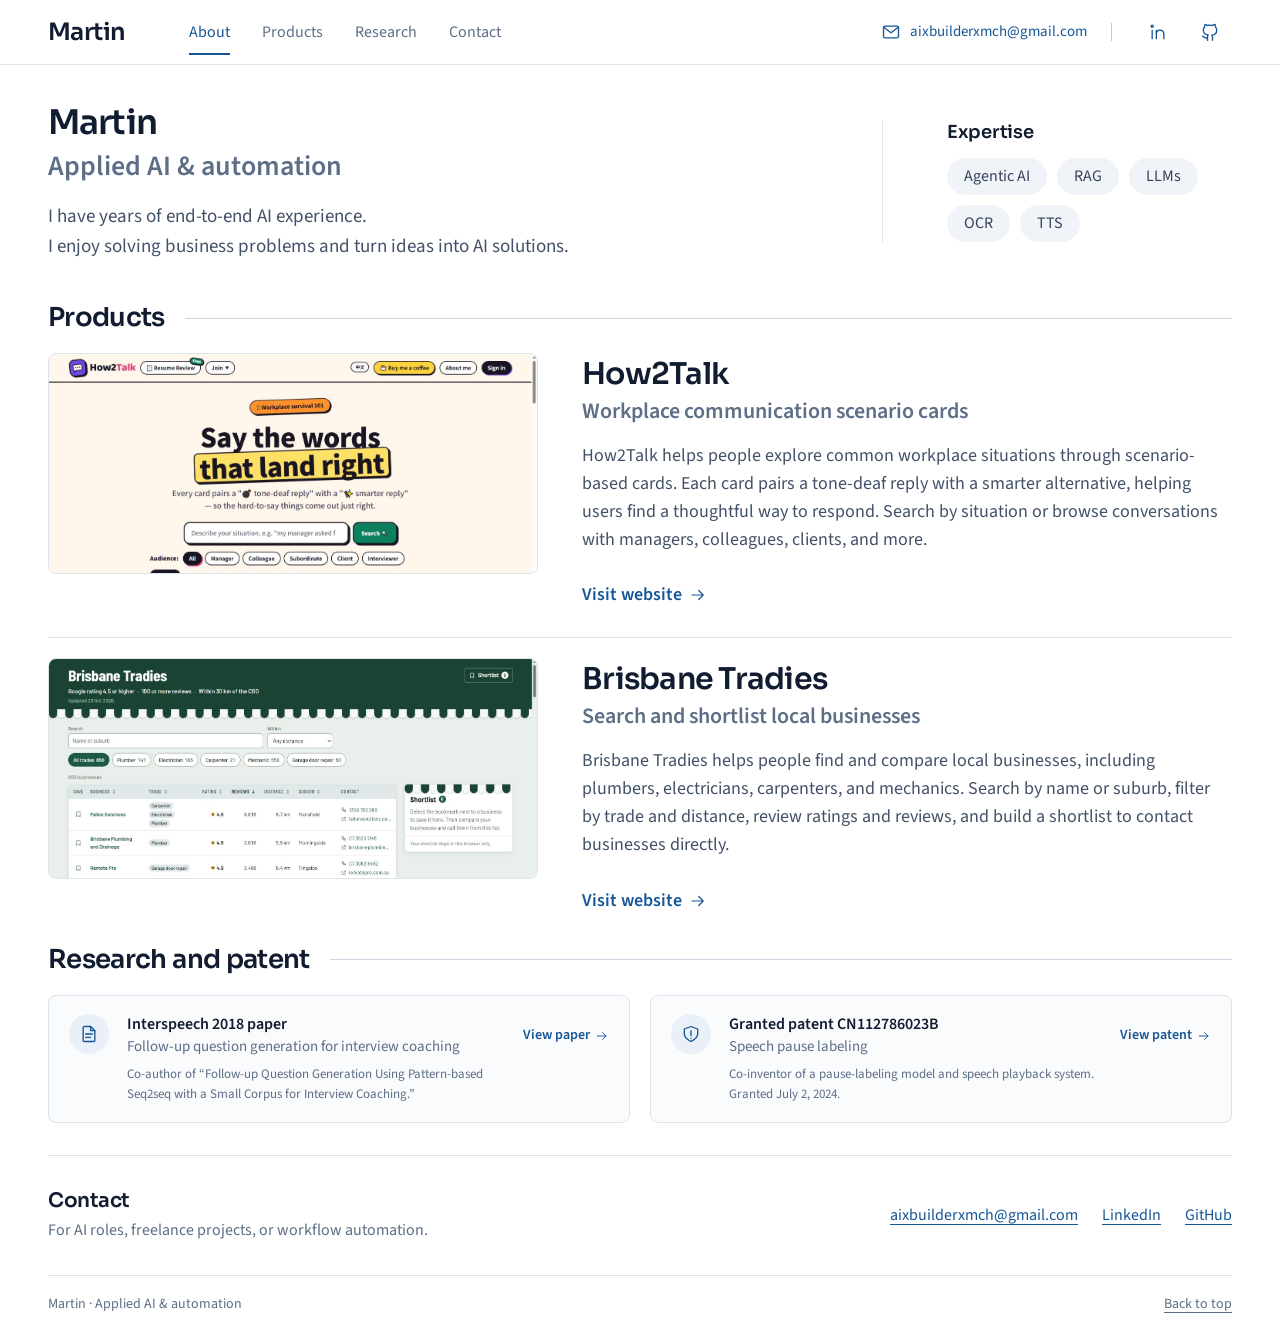
==== index.html @ 354eb54e "Separate introduction sentences with a line break" ====
<!doctype html>
<html lang="en">
<head>
  <meta charset="utf-8">
  <meta name="viewport" content="width=device-width, initial-scale=1">
  <meta name="description" content="Martin's work in applied AI and automation. Explore How2Talk, Brisbane Tradies, research, and a granted patent.">
  <title>Martin — Applied AI & Automation</title>
  <link rel="preload" href="./assets/fonts/source-sans-3-latin.woff2" as="font" type="font/woff2" crossorigin>
  <link rel="stylesheet" href="./assets/style.css?v=canvas-1">
  <script defer src="./assets/app.js?v=canvas-1"></script>
</head>
<body>
  <a class="skip-link" href="#about">Skip to content</a>
  <header class="site-header">
    <div class="shell header-inner">
      <a class="wordmark" href="./index.html" aria-label="Martin home">Martin</a>
      <nav class="main-nav" aria-label="Main navigation">
        <a href="#about" aria-current="location">About</a>
        <a href="#products">Products</a>
        <a href="#research">Research</a>
        <a href="#contact">Contact</a>
      </nav>
      <div class="header-contact">
        <a class="email-link" href="mailto:aixbuilderxmch@gmail.com"><svg viewBox="0 0 24 24" aria-hidden="true"><rect x="3" y="5" width="18" height="14" rx="2"/><path d="m3 6 9 7 9-7"/></svg><span>aixbuilderxmch@gmail.com</span></a>
        <span class="header-divider" aria-hidden="true"></span>
        <a class="social-link" href="https://www.linkedin.com/in/martin-huang-1aba71186/" target="_blank" rel="noopener noreferrer" aria-label="Martin on LinkedIn (opens in a new tab)"><svg viewBox="0 0 24 24" aria-hidden="true"><circle cx="5" cy="5" r="1.3"/><path d="M5 10v10M10 20V10m0 5c0-7 9-7 9 0v5"/></svg></a>
        <a class="social-link" href="https://github.com/martin3252" target="_blank" rel="noopener noreferrer" aria-label="Martin on GitHub (opens in a new tab)"><svg viewBox="0 0 24 24" aria-hidden="true"><path d="M9 19c-4 1-4-2-6-2m12 5v-4c0-1-.3-1.7-.8-2.2 3-.3 5.8-1.4 5.8-6A5 5 0 0 0 18.6 6c.1-1-.1-2-.5-3-1 0-2 .5-3 1.2a13 13 0 0 0-6.2 0C8 3.5 7 3 6 3c-.5 1-.7 2-.5 3A5 5 0 0 0 4 9.6c0 4.6 2.8 5.7 5.8 6-.5.5-.8 1.2-.8 2.2V22"/></svg></a>
      </div>
    </div>
  </header>

  <main class="shell">
    <section id="about" class="profile-section" aria-labelledby="profile-title">
      <div class="profile-copy">
        <h1 id="profile-title">Martin</h1>
        <p class="profile-role">Applied AI &amp; automation</p>
        <p class="profile-intro">I have years of end-to-end AI experience.<br>I enjoy solving business problems and turn ideas into AI solutions.</p>
      </div>
      <aside class="expertise" aria-labelledby="expertise-title">
        <h2 id="expertise-title">Expertise</h2>
        <ul><li>Agentic AI</li><li>RAG</li><li>LLMs</li><li>OCR</li><li>TTS</li></ul>
      </aside>
    </section>

    <section id="products" class="work-section" aria-labelledby="work-title">
      <div class="section-heading"><h2 id="work-title">Products</h2><span aria-hidden="true"></span></div>
      <article class="product-row" aria-labelledby="how2talk-title">
        <a class="product-image-link" href="https://how2talk.vercel.app/" target="_blank" rel="noopener noreferrer" aria-label="Open How2Talk (opens in a new tab)">
          <img src="./assets/products/how2talk.jpg" width="1440" height="900" alt="How2Talk website showing a situation search, audience filters, and workplace conversation cards." fetchpriority="high">
        </a>
        <div class="product-copy">
          <h3 id="how2talk-title">How2Talk</h3>
          <p class="product-subtitle">Workplace communication scenario cards</p>
          <p>How2Talk helps people explore common workplace situations through scenario-based cards. Each card pairs a tone-deaf reply with a smarter alternative, helping users find a thoughtful way to respond. Search by situation or browse conversations with managers, colleagues, clients, and more.</p>
          <a class="text-link" href="https://how2talk.vercel.app/" target="_blank" rel="noopener noreferrer" aria-label="Visit How2Talk (opens in a new tab)">Visit website <svg viewBox="0 0 24 24" aria-hidden="true"><path d="M4 12h15m-6-6 6 6-6 6"/></svg></a>
        </div>
      </article>
      <article class="product-row" aria-labelledby="tradies-title">
        <a class="product-image-link" href="https://usefulinformation.vercel.app/" target="_blank" rel="noopener noreferrer" aria-label="Open Brisbane Tradies (opens in a new tab)">
          <img src="./assets/products/brisbane-tradies.jpg" width="1440" height="900" alt="Brisbane Tradies website showing trade and distance filters, a business comparison table, and a shortlist." loading="lazy">
        </a>
        <div class="product-copy">
          <h3 id="tradies-title">Brisbane Tradies</h3>
          <p class="product-subtitle">Search and shortlist local businesses</p>
          <p>Brisbane Tradies helps people find and compare local businesses, including plumbers, electricians, carpenters, and mechanics. Search by name or suburb, filter by trade and distance, review ratings and reviews, and build a shortlist to contact businesses directly.</p>
          <a class="text-link" href="https://usefulinformation.vercel.app/" target="_blank" rel="noopener noreferrer" aria-label="Visit Brisbane Tradies (opens in a new tab)">Visit website <svg viewBox="0 0 24 24" aria-hidden="true"><path d="M4 12h15m-6-6 6 6-6 6"/></svg></a>
        </div>
      </article>
    </section>

    <section id="research" class="research-section" aria-labelledby="research-title">
      <div class="section-heading"><h2 id="research-title">Research and patent</h2><span aria-hidden="true"></span></div>
      <div class="evidence-grid">
        <article class="evidence-item">
          <svg class="evidence-icon" viewBox="0 0 24 24" aria-hidden="true"><path d="M14 3H6a1 1 0 0 0-1 1v16a1 1 0 0 0 1 1h12a1 1 0 0 0 1-1V8Z"/><path d="M14 3v5h5M8 12h8m-8 4h6"/></svg>
          <div><h3>Interspeech 2018 paper</h3><p class="evidence-topic">Follow-up question generation for interview coaching</p><p class="evidence-detail">Co-author of “Follow-up Question Generation Using Pattern-based Seq2seq with a Small Corpus for Interview Coaching.”</p></div>
          <a class="text-link evidence-link" href="https://www.isca-archive.org/interspeech_2018/su18_interspeech.html" target="_blank" rel="noopener noreferrer" aria-label="View Interspeech 2018 paper (opens in a new tab)">View paper <svg viewBox="0 0 24 24" aria-hidden="true"><path d="M4 12h15m-6-6 6 6-6 6"/></svg></a>
        </article>
        <article class="evidence-item">
          <svg class="evidence-icon" viewBox="0 0 24 24" aria-hidden="true"><path d="m12 3 8 3v6c0 4-4 7-8 9-4-2-8-5-8-9V6Z"/><path d="M12 8v6m0 3v.1"/></svg>
          <div><h3>Granted patent CN112786023B</h3><p class="evidence-topic">Speech pause labeling</p><p class="evidence-detail">Co-inventor of a pause-labeling model and speech playback system. Granted July 2, 2024.</p></div>
          <a class="text-link evidence-link" href="https://patentimages.storage.googleapis.com/03/bf/24/b783ae29bf0ed5/CN112786023B.pdf" target="_blank" rel="noopener noreferrer" aria-label="View patent PDF in Chinese (opens in a new tab)">View patent <svg viewBox="0 0 24 24" aria-hidden="true"><path d="M4 12h15m-6-6 6 6-6 6"/></svg></a>
        </article>
      </div>
    </section>

    <section id="contact" class="contact-section" aria-labelledby="contact-title">
      <div><h2 id="contact-title">Contact</h2><p>For AI roles, freelance projects, or workflow automation.</p></div>
      <div class="contact-links"><a href="mailto:aixbuilderxmch@gmail.com">aixbuilderxmch@gmail.com</a><a href="https://www.linkedin.com/in/martin-huang-1aba71186/" target="_blank" rel="noopener noreferrer">LinkedIn</a><a href="https://github.com/martin3252" target="_blank" rel="noopener noreferrer">GitHub</a></div>
    </section>
  </main>
  <footer class="shell site-footer"><span>Martin · Applied AI &amp; automation</span><a href="#about">Back to top</a></footer>
</body>
</html>
---- assets/style.css ----
@font-face{font-family:'Sora';font-style:normal;font-weight:400 700;font-display:swap;src:url('./fonts/sora-latin.woff2') format('woff2')}
@font-face{font-family:'Source Sans 3';font-style:normal;font-weight:400 700;font-display:swap;src:url('./fonts/source-sans-3-latin.woff2') format('woff2')}
:root{--background:#fff;--surface:#fafbfd;--ink:#111c30;--body:#435168;--muted:#5d6e86;--link:#175696;--line:#dce3ec;--soft:#f0f3f8;--font-heading:'Sora','Segoe UI',sans-serif;--font-body:'Source Sans 3','Segoe UI',sans-serif;--space-xs:8px;--space-sm:16px;--space-md:24px;--space-lg:40px;--space-xl:64px}
*{box-sizing:border-box}
html{scroll-behavior:smooth;scroll-padding-top:24px;scrollbar-color:#afbdce #fff}
body{margin:0;background:var(--background);color:var(--body);font:400 1.125rem/1.55 var(--font-body);font-synthesis:none}
a{color:var(--link);text-underline-offset:4px;text-decoration-thickness:1px}
a:hover{text-decoration:underline}
a:focus-visible{outline:2px solid var(--link);outline-offset:5px;border-radius:3px}
h1,h2,h3,p{margin:0}
h1,h2,h3{color:var(--ink);font-family:var(--font-heading);letter-spacing:-.025em;font-weight:600;line-height:1.3;text-wrap:balance}
p{text-wrap:pretty}
svg{width:20px;height:20px;fill:none;stroke:currentColor;stroke-width:1.6;stroke-linecap:round;stroke-linejoin:round;flex:none}
.shell{width:min(1376px,calc(100% - 96px));margin-inline:auto}
.skip-link{position:absolute;top:-80px;left:24px;background:var(--ink);color:#fff;padding:12px 20px;z-index:5}
.skip-link:focus{top:8px}
.site-header{border-bottom:1px solid var(--line)}
.header-inner{min-height:64px;display:flex;align-items:center;gap:64px}
.wordmark{font:600 1.5rem/1.2 var(--font-heading);letter-spacing:-.025em;color:var(--ink);text-decoration:none}
.main-nav{display:flex;align-self:stretch;gap:32px;align-items:stretch}
.main-nav a{display:flex;align-items:center;position:relative;font-size:1rem;color:var(--muted);text-decoration:none;min-height:44px}
.main-nav a[aria-current]{color:var(--link)}
.main-nav a[aria-current]::after{content:'';position:absolute;bottom:9px;height:2px;left:0;right:0;background:var(--link)}
.header-contact{margin-left:auto;display:flex;gap:8px;align-items:center;font-size:.9375rem}
.email-link{display:flex;gap:9px;align-items:center;min-height:44px;text-decoration:none}
.header-divider{height:18px;width:1px;background:#bfcbd9;margin-inline:16px}
.social-link{display:grid;place-items:center;min-width:44px;min-height:44px}
.profile-section{display:grid;grid-template-columns:minmax(0,1fr) 350px;align-items:center;gap:64px;padding-block:36px 40px}
.profile-copy h1{font-size:2.125rem}
.profile-role{font-size:1.75rem;color:var(--muted);font-weight:600;line-height:1.4;margin-top:2px}
.profile-intro{max-width:74ch;margin-top:16px;font-size:1.1875rem;line-height:1.55}
.expertise{border-left:1px solid var(--line);padding-left:64px}
.expertise h2{font-size:1.125rem;letter-spacing:-.015em;margin-bottom:14px}
.expertise ul{list-style:none;display:flex;flex-wrap:wrap;gap:10px;margin:0;padding:0}
.expertise li{padding:6px 17px;background:var(--soft);border-radius:24px;font-size:1rem;color:#34435b;white-space:nowrap}
.section-heading{display:flex;align-items:center;gap:20px;margin-bottom:18px}
.section-heading h2{font-size:1.625rem;white-space:nowrap}
.section-heading>span{height:1px;flex:1;background:#cbd5e2}
.product-row{display:grid;grid-template-columns:minmax(0,.43fr) minmax(0,.57fr);gap:44px;padding-bottom:20px}
.product-row+.product-row{padding-top:20px;border-top:1px solid var(--line)}
.product-image-link{display:block;align-self:start;border-radius:8px;overflow:hidden;border:1px solid var(--line)}
.product-image-link img{display:block;width:100%;height:auto;aspect-ratio:2.23;object-fit:cover;object-position:top}
.product-copy h3{font-size:1.875rem;margin-top:2px}
.product-subtitle{font-size:1.375rem;color:var(--muted);font-weight:600;margin:2px 0 15px;line-height:1.4}
.product-copy>p:not(.product-subtitle){max-width:74ch;line-height:1.55}
.text-link{display:inline-flex;align-items:center;gap:7px;text-decoration:none;font-weight:600;min-height:44px}
.text-link svg{width:18px;height:18px}
.product-copy>.text-link{margin-top:20px}
.research-section{padding-top:0}
.evidence-grid{display:grid;grid-template-columns:1fr 1fr;gap:20px}
.evidence-item{display:grid;grid-template-columns:40px minmax(0,1fr) auto;gap:18px;align-items:start;background:var(--surface);border:1px solid var(--line);border-radius:8px;padding:18px 20px}
.evidence-icon{width:40px;height:40px;padding:10px;background:#eaf0f8;color:var(--link);border-radius:50%}
.evidence-item h3{font-family:var(--font-body);font-size:1rem;letter-spacing:0;font-weight:600;line-height:1.35;margin-bottom:2px}
.evidence-topic{color:var(--muted);font-size:.9375rem;line-height:1.35}
.evidence-detail{font-size:.8125rem;line-height:1.5;color:var(--muted);margin-top:8px}
.evidence-link{font-size:.875rem;white-space:nowrap;align-self:start;gap:5px;min-height:44px}
.evidence-link svg{width:14px;height:14px}
.contact-section{display:flex;justify-content:space-between;gap:32px;align-items:center;padding:32px 0;margin-top:32px;border-top:1px solid var(--line)}
.contact-section h2{font-size:1.25rem}
.contact-section p{font-size:1rem;color:var(--muted);margin-top:4px}
.contact-links{display:flex;align-items:center;gap:24px;font-size:1rem;flex-wrap:wrap}
.contact-links a{min-height:44px;display:inline-flex;align-items:center;overflow-wrap:anywhere}
.site-footer{display:flex;justify-content:space-between;padding-block:18px 24px;border-top:1px solid var(--line);color:var(--muted);font-size:.875rem}
.site-footer a{color:var(--muted)}
::selection{color:var(--ink);background:#dbe9f8}
@media(max-width:1200px){.header-inner{gap:40px}.main-nav{gap:24px}.email-link span{display:none}.header-divider{margin-inline:4px}.profile-section{grid-template-columns:minmax(0,1fr) 290px;gap:40px}.expertise{padding-left:36px}.product-row{gap:32px}.evidence-item{grid-template-columns:32px minmax(0,1fr);gap:12px;padding:16px}.evidence-icon{width:32px;height:32px;padding:7px}.evidence-link{grid-column:2}}
@media(max-width:800px){.shell{width:calc(100% - 48px)}.header-inner{gap:28px}.main-nav{gap:20px}.header-contact{display:none}.profile-section{grid-template-columns:1fr;gap:24px;padding-block:30px}.profile-copy h1{font-size:1.875rem}.profile-role{font-size:1.5rem}.profile-intro{font-size:1.125rem}.expertise{border-left:0;border-top:1px solid var(--line);padding-left:0;padding-top:20px}.expertise ul{gap:8px}.expertise li{padding:5px 14px;font-size:.9375rem}.product-row{grid-template-columns:1fr;gap:20px;padding-bottom:28px}.product-row+.product-row{padding-top:28px}.product-copy h3{font-size:1.625rem}.product-subtitle{font-size:1.1875rem;margin-bottom:12px}.product-copy>.text-link{margin-top:12px}.evidence-grid{grid-template-columns:1fr;gap:12px}.contact-section{align-items:flex-start;flex-direction:column;gap:12px;margin-top:28px;padding-block:28px}.contact-links{gap:8px 24px}.contact-links a:first-child{flex-basis:100%}}
@media(max-width:480px){body{font-size:1.0625rem}.shell{width:calc(100% - 40px)}.header-inner{flex-wrap:wrap;gap:0;padding-top:18px}.wordmark{font-size:1.375rem;width:100%;margin-bottom:6px}.main-nav{gap:24px}.main-nav a{font-size:.9375rem;min-height:50px}.main-nav a[aria-current]::after{bottom:7px}.section-heading h2{font-size:1.375rem}.section-heading{gap:14px}.profile-section{padding-block:28px}.profile-copy h1{font-size:1.75rem}.profile-role{font-size:1.375rem}.profile-intro{font-size:1.0625rem}.product-row{gap:16px}.product-copy h3{font-size:1.5rem}.evidence-item{gap:12px}.evidence-detail{font-size:.875rem}.site-footer{font-size:.8125rem;gap:16px}}
@media(prefers-reduced-motion:reduce){html{scroll-behavior:auto}}
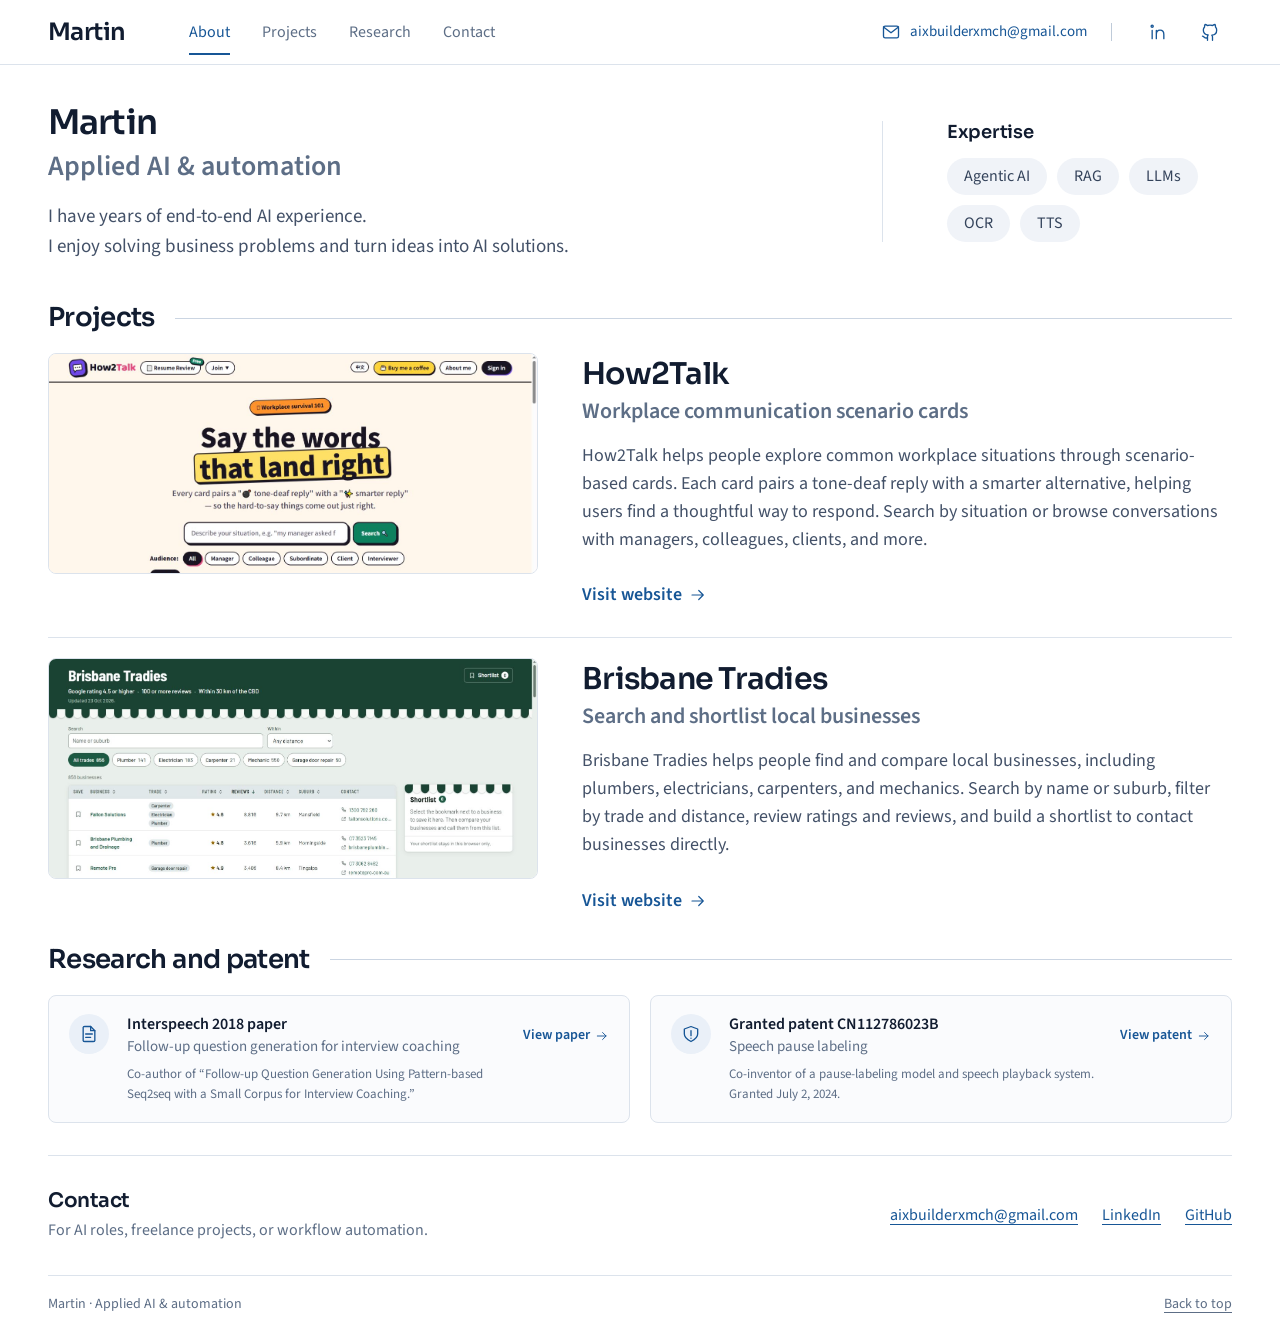
==== commit 708f52d4: "Rename Products section and navigation to Projects" ====
--- a/index.html
+++ b/index.html
@@ -16,7 +16,7 @@
       <a class="wordmark" href="./index.html" aria-label="Martin home">Martin</a>
       <nav class="main-nav" aria-label="Main navigation">
         <a href="#about" aria-current="location">About</a>
-        <a href="#products">Products</a>
+        <a href="#projects">Projects</a>
         <a href="#research">Research</a>
         <a href="#contact">Contact</a>
       </nav>
@@ -42,8 +42,8 @@
       </aside>
     </section>
 
-    <section id="products" class="work-section" aria-labelledby="work-title">
-      <div class="section-heading"><h2 id="work-title">Products</h2><span aria-hidden="true"></span></div>
+    <section id="projects" class="work-section" aria-labelledby="work-title">
+      <div class="section-heading"><h2 id="work-title">Projects</h2><span aria-hidden="true"></span></div>
       <article class="product-row" aria-labelledby="how2talk-title">
         <a class="product-image-link" href="https://how2talk.vercel.app/" target="_blank" rel="noopener noreferrer" aria-label="Open How2Talk (opens in a new tab)">
           <img src="./assets/products/how2talk.jpg" width="1440" height="900" alt="How2Talk website showing a situation search, audience filters, and workplace conversation cards." fetchpriority="high">
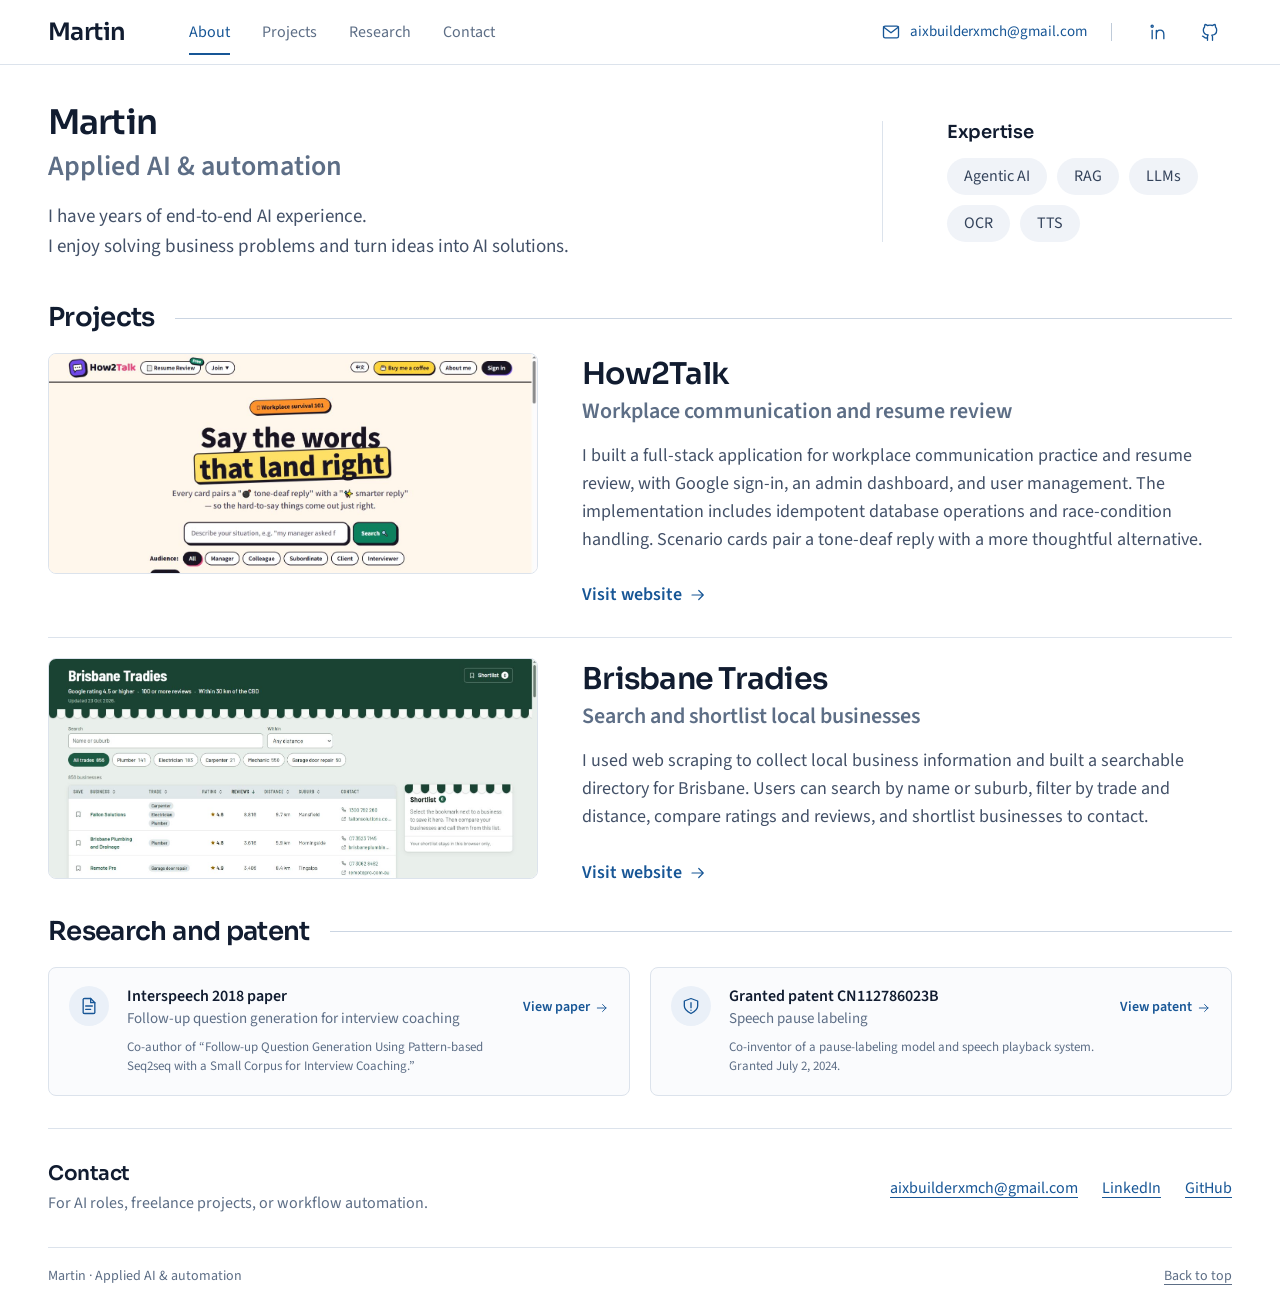
==== commit afc98e2a: "Describe full-stack implementation and web scraping contributions" ====
--- a/index.html
+++ b/index.html
@@ -50,8 +50,8 @@
         </a>
         <div class="product-copy">
           <h3 id="how2talk-title">How2Talk</h3>
-          <p class="product-subtitle">Workplace communication scenario cards</p>
-          <p>How2Talk helps people explore common workplace situations through scenario-based cards. Each card pairs a tone-deaf reply with a smarter alternative, helping users find a thoughtful way to respond. Search by situation or browse conversations with managers, colleagues, clients, and more.</p>
+          <p class="product-subtitle">Workplace communication and resume review</p>
+          <p>I built a full-stack application for workplace communication practice and resume review, with Google sign-in, an admin dashboard, and user management. The implementation includes idempotent database operations and race-condition handling. Scenario cards pair a tone-deaf reply with a more thoughtful alternative.</p>
           <a class="text-link" href="https://how2talk.vercel.app/" target="_blank" rel="noopener noreferrer" aria-label="Visit How2Talk (opens in a new tab)">Visit website <svg viewBox="0 0 24 24" aria-hidden="true"><path d="M4 12h15m-6-6 6 6-6 6"/></svg></a>
         </div>
       </article>
@@ -62,7 +62,7 @@
         <div class="product-copy">
           <h3 id="tradies-title">Brisbane Tradies</h3>
           <p class="product-subtitle">Search and shortlist local businesses</p>
-          <p>Brisbane Tradies helps people find and compare local businesses, including plumbers, electricians, carpenters, and mechanics. Search by name or suburb, filter by trade and distance, review ratings and reviews, and build a shortlist to contact businesses directly.</p>
+          <p>I used web scraping to collect local business information and built a searchable directory for Brisbane. Users can search by name or suburb, filter by trade and distance, compare ratings and reviews, and shortlist businesses to contact.</p>
           <a class="text-link" href="https://usefulinformation.vercel.app/" target="_blank" rel="noopener noreferrer" aria-label="Visit Brisbane Tradies (opens in a new tab)">Visit website <svg viewBox="0 0 24 24" aria-hidden="true"><path d="M4 12h15m-6-6 6 6-6 6"/></svg></a>
         </div>
       </article>
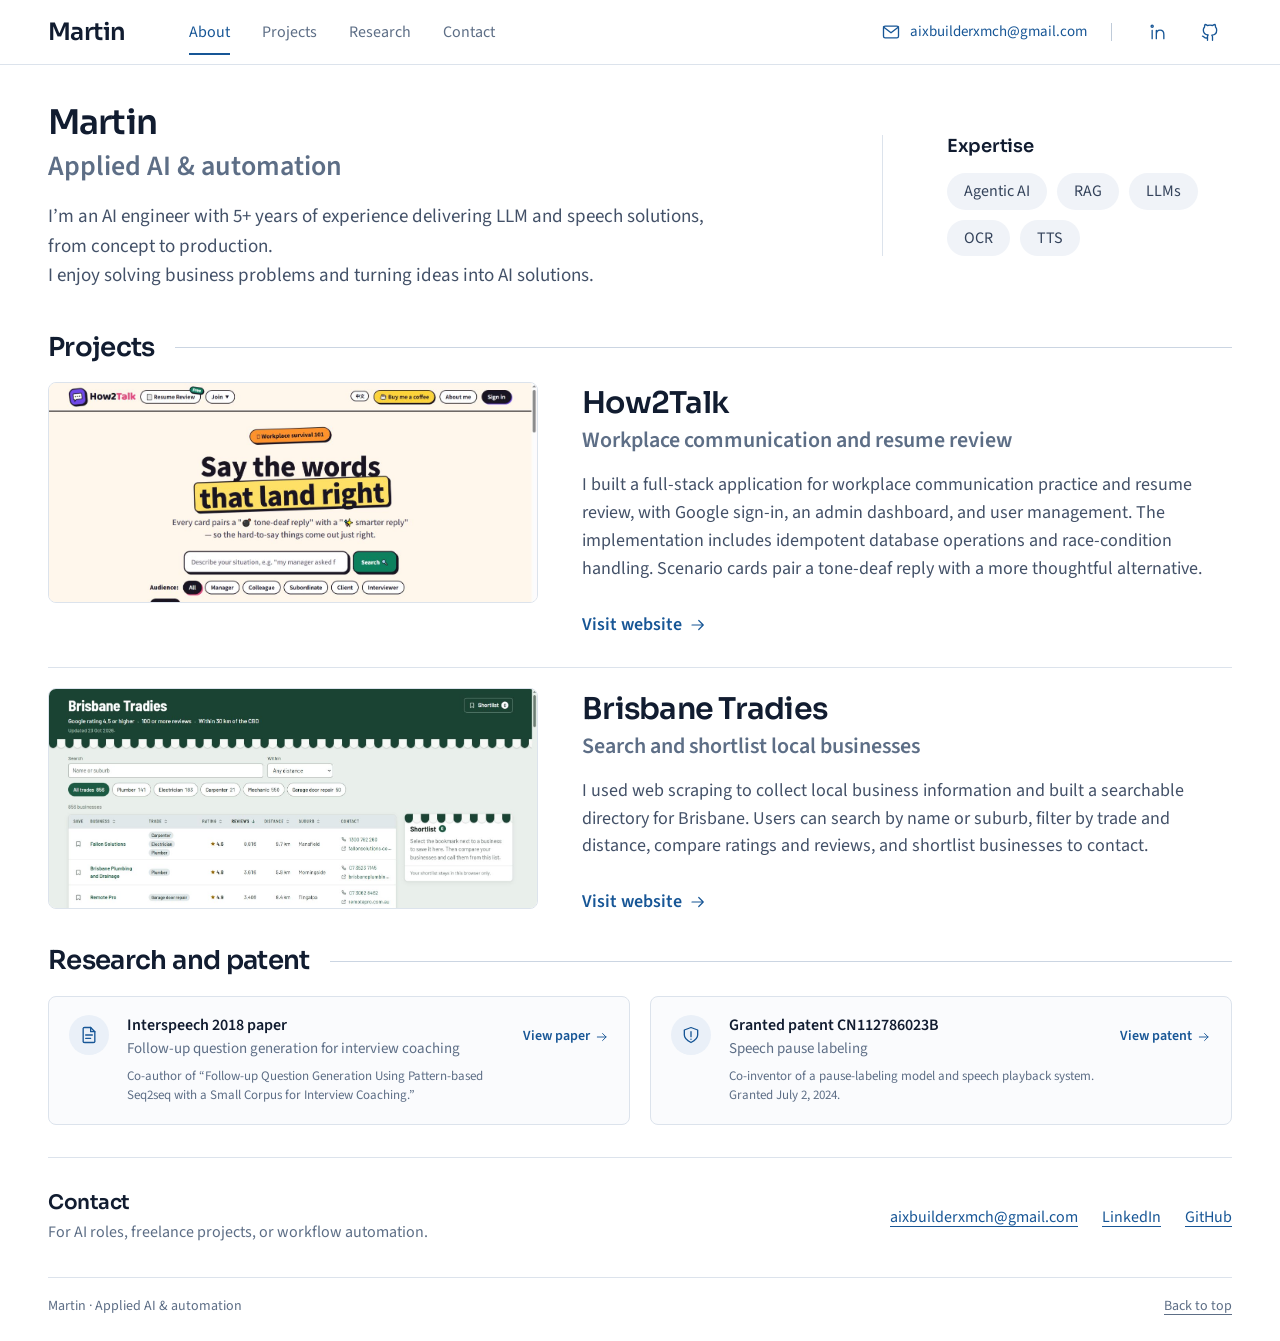
==== commit 9ac9b611: "Clarify AI experience and production delivery in introduction" ====
--- a/index.html
+++ b/index.html
@@ -34,7 +34,7 @@
       <div class="profile-copy">
         <h1 id="profile-title">Martin</h1>
         <p class="profile-role">Applied AI &amp; automation</p>
-        <p class="profile-intro">I have years of end-to-end AI experience.<br>I enjoy solving business problems and turn ideas into AI solutions.</p>
+        <p class="profile-intro">I’m an AI engineer with 5+ years of experience delivering LLM and speech solutions, from concept to production.<br>I enjoy solving business problems and turning ideas into AI solutions.</p>
       </div>
       <aside class="expertise" aria-labelledby="expertise-title">
         <h2 id="expertise-title">Expertise</h2>
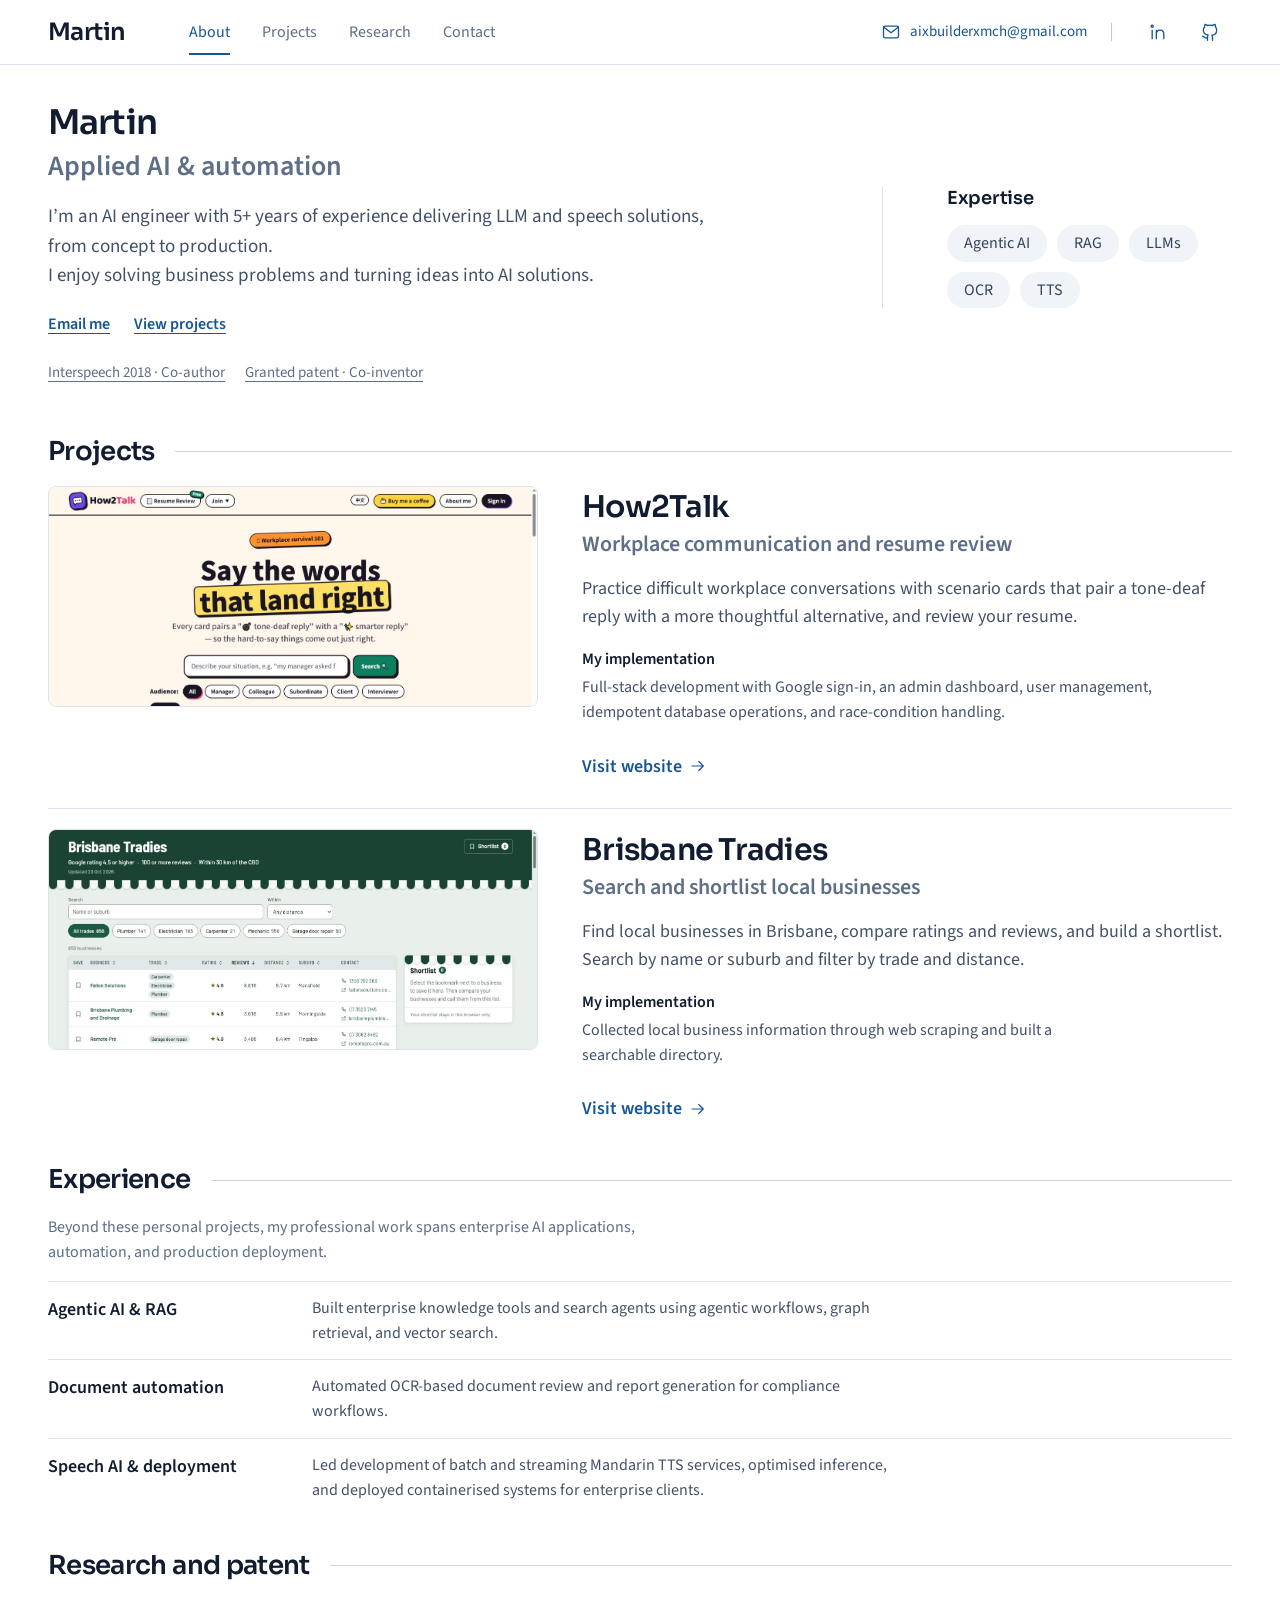
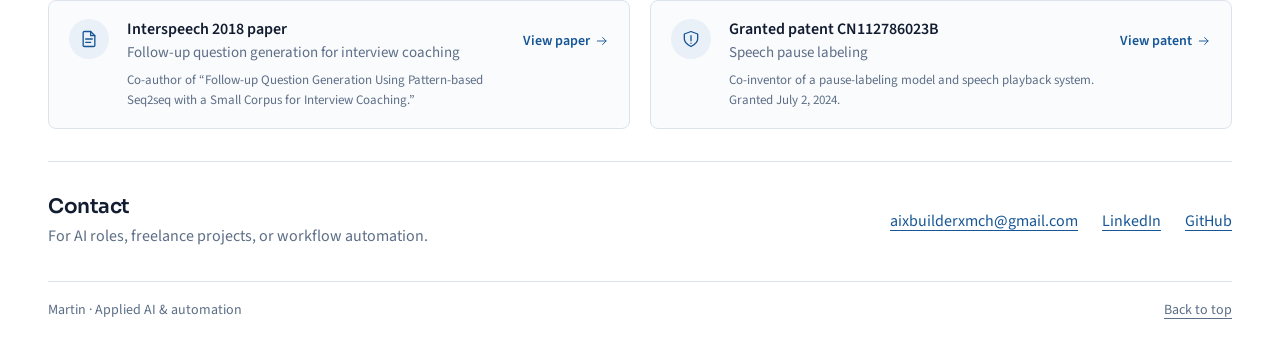
==== commit 71391480: "Add profile links, clarify project contributions, and summarize professional experience" ====
--- a/index.html
+++ b/index.html
@@ -6,7 +6,7 @@
   <meta name="description" content="Martin's work in applied AI and automation. Explore How2Talk, Brisbane Tradies, research, and a granted patent.">
   <title>Martin — Applied AI & Automation</title>
   <link rel="preload" href="./assets/fonts/source-sans-3-latin.woff2" as="font" type="font/woff2" crossorigin>
-  <link rel="stylesheet" href="./assets/style.css?v=canvas-1">
+  <link rel="stylesheet" href="./assets/style.css?v=profile-2">
   <script defer src="./assets/app.js?v=canvas-1"></script>
 </head>
 <body>
@@ -35,6 +35,8 @@
         <h1 id="profile-title">Martin</h1>
         <p class="profile-role">Applied AI &amp; automation</p>
         <p class="profile-intro">I’m an AI engineer with 5+ years of experience delivering LLM and speech solutions, from concept to production.<br>I enjoy solving business problems and turning ideas into AI solutions.</p>
+        <div class="profile-actions"><a href="mailto:aixbuilderxmch@gmail.com">Email me</a><a href="#projects">View projects</a></div>
+        <div class="profile-evidence" aria-label="Research credentials"><a href="https://www.isca-archive.org/interspeech_2018/su18_interspeech.html" target="_blank" rel="noopener noreferrer">Interspeech 2018 · Co-author</a><a href="https://patentimages.storage.googleapis.com/03/bf/24/b783ae29bf0ed5/CN112786023B.pdf" target="_blank" rel="noopener noreferrer">Granted patent · Co-inventor</a></div>
       </div>
       <aside class="expertise" aria-labelledby="expertise-title">
         <h2 id="expertise-title">Expertise</h2>
@@ -51,7 +53,8 @@
         <div class="product-copy">
           <h3 id="how2talk-title">How2Talk</h3>
           <p class="product-subtitle">Workplace communication and resume review</p>
-          <p>I built a full-stack application for workplace communication practice and resume review, with Google sign-in, an admin dashboard, and user management. The implementation includes idempotent database operations and race-condition handling. Scenario cards pair a tone-deaf reply with a more thoughtful alternative.</p>
+          <p>Practice difficult workplace conversations with scenario cards that pair a tone-deaf reply with a more thoughtful alternative, and review your resume.</p>
+          <p class="project-contribution"><strong>My implementation</strong> Full-stack development with Google sign-in, an admin dashboard, user management, idempotent database operations, and race-condition handling.</p>
           <a class="text-link" href="https://how2talk.vercel.app/" target="_blank" rel="noopener noreferrer" aria-label="Visit How2Talk (opens in a new tab)">Visit website <svg viewBox="0 0 24 24" aria-hidden="true"><path d="M4 12h15m-6-6 6 6-6 6"/></svg></a>
         </div>
       </article>
@@ -62,10 +65,21 @@
         <div class="product-copy">
           <h3 id="tradies-title">Brisbane Tradies</h3>
           <p class="product-subtitle">Search and shortlist local businesses</p>
-          <p>I used web scraping to collect local business information and built a searchable directory for Brisbane. Users can search by name or suburb, filter by trade and distance, compare ratings and reviews, and shortlist businesses to contact.</p>
+          <p>Find local businesses in Brisbane, compare ratings and reviews, and build a shortlist. Search by name or suburb and filter by trade and distance.</p>
+          <p class="project-contribution"><strong>My implementation</strong> Collected local business information through web scraping and built a searchable directory.</p>
           <a class="text-link" href="https://usefulinformation.vercel.app/" target="_blank" rel="noopener noreferrer" aria-label="Visit Brisbane Tradies (opens in a new tab)">Visit website <svg viewBox="0 0 24 24" aria-hidden="true"><path d="M4 12h15m-6-6 6 6-6 6"/></svg></a>
         </div>
       </article>
+    </section>
+
+    <section class="experience-section" aria-labelledby="experience-title">
+      <div class="section-heading"><h2 id="experience-title">Experience</h2><span aria-hidden="true"></span></div>
+      <p class="experience-intro">Beyond these personal projects, my professional work spans enterprise AI applications, automation, and production deployment.</p>
+      <dl class="experience-list">
+        <div><dt>Agentic AI &amp; RAG</dt><dd>Built enterprise knowledge tools and search agents using agentic workflows, graph retrieval, and vector search.</dd></div>
+        <div><dt>Document automation</dt><dd>Automated OCR-based document review and report generation for compliance workflows.</dd></div>
+        <div><dt>Speech AI &amp; deployment</dt><dd>Led development of batch and streaming Mandarin TTS services, optimised inference, and deployed containerised systems for enterprise clients.</dd></div>
+      </dl>
     </section>
 
     <section id="research" class="research-section" aria-labelledby="research-title">
--- a/assets/style.css
+++ b/assets/style.css
@@ -29,6 +29,11 @@
 .profile-copy h1{font-size:2.125rem}
 .profile-role{font-size:1.75rem;color:var(--muted);font-weight:600;line-height:1.4;margin-top:2px}
 .profile-intro{max-width:74ch;margin-top:16px;font-size:1.1875rem;line-height:1.55}
+.profile-actions,.profile-evidence{display:flex;flex-wrap:wrap;column-gap:24px;align-items:center}
+.profile-actions{margin-top:12px;font-size:1rem;font-weight:600}
+.profile-evidence{margin-top:4px;font-size:.9375rem;column-gap:20px}
+.profile-actions a,.profile-evidence a{display:inline-flex;align-items:center;min-height:44px}
+.profile-evidence a{color:var(--muted)}
 .expertise{border-left:1px solid var(--line);padding-left:64px}
 .expertise h2{font-size:1.125rem;letter-spacing:-.015em;margin-bottom:14px}
 .expertise ul{list-style:none;display:flex;flex-wrap:wrap;gap:10px;margin:0;padding:0}
@@ -43,10 +48,19 @@
 .product-copy h3{font-size:1.875rem;margin-top:2px}
 .product-subtitle{font-size:1.375rem;color:var(--muted);font-weight:600;margin:2px 0 15px;line-height:1.4}
 .product-copy>p:not(.product-subtitle){max-width:74ch;line-height:1.55}
+.product-copy>.project-contribution{margin-top:16px;font-size:1rem}
+.project-contribution strong{display:block;color:var(--ink);font-weight:600;margin-bottom:3px}
 .text-link{display:inline-flex;align-items:center;gap:7px;text-decoration:none;font-weight:600;min-height:44px}
 .text-link svg{width:18px;height:18px}
 .product-copy>.text-link{margin-top:20px}
 .research-section{padding-top:0}
+.experience-section{padding-block:12px 32px}
+.experience-intro{max-width:74ch;margin-bottom:16px;font-size:1rem;color:var(--muted)}
+.experience-list{margin:0}
+.experience-list>div{display:grid;grid-template-columns:minmax(0,240px) minmax(0,1fr);gap:24px;padding-block:14px;border-top:1px solid var(--line)}
+.experience-list dt{font-weight:600;color:var(--ink)}
+.experience-list dd{margin:0;max-width:74ch;font-size:1rem}
+@media(max-width:800px){.experience-list>div{grid-template-columns:1fr;gap:4px}}
 .evidence-grid{display:grid;grid-template-columns:1fr 1fr;gap:20px}
 .evidence-item{display:grid;grid-template-columns:40px minmax(0,1fr) auto;gap:18px;align-items:start;background:var(--surface);border:1px solid var(--line);border-radius:8px;padding:18px 20px}
 .evidence-icon{width:40px;height:40px;padding:10px;background:#eaf0f8;color:var(--link);border-radius:50%}
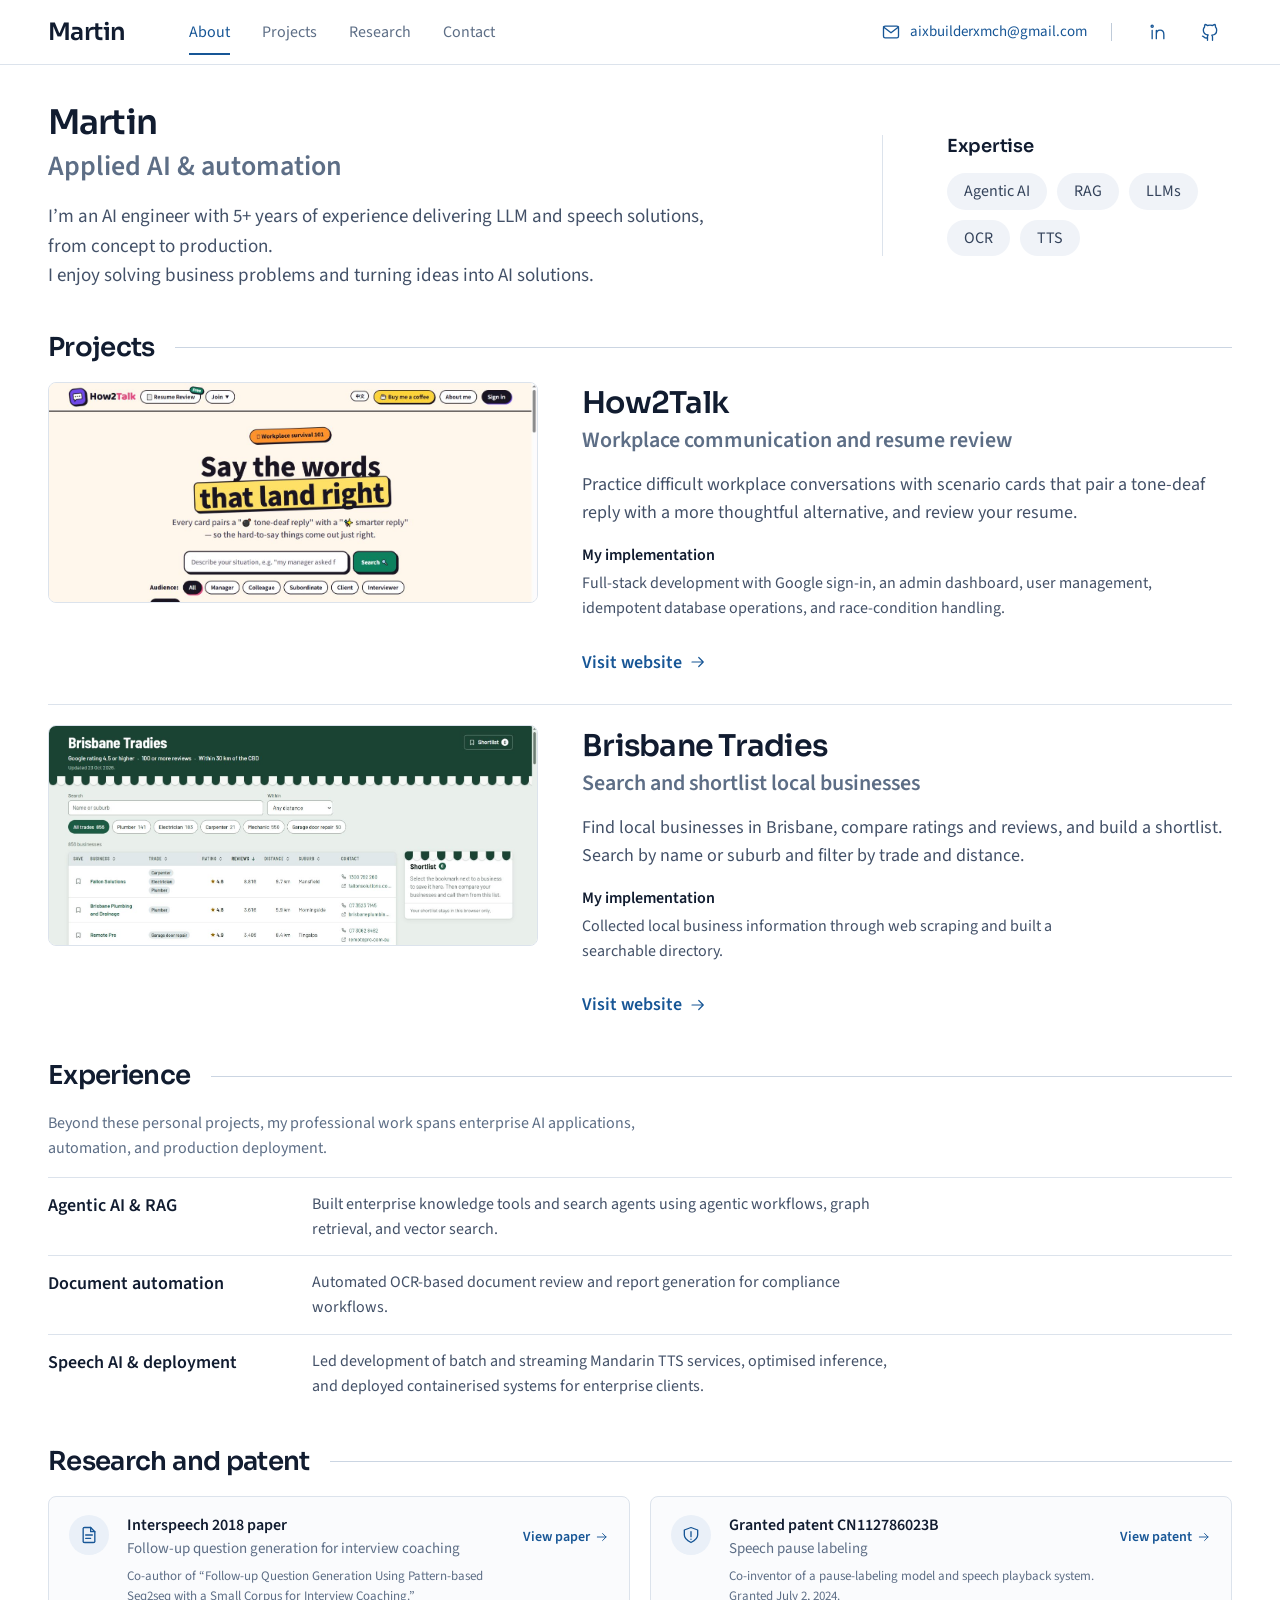
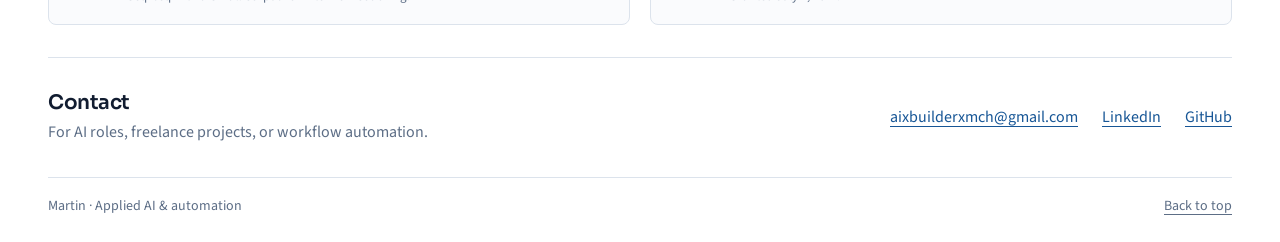
==== commit 953a2bf5: "Remove redundant profile action and research links" ====
--- a/index.html
+++ b/index.html
@@ -35,8 +35,6 @@
         <h1 id="profile-title">Martin</h1>
         <p class="profile-role">Applied AI &amp; automation</p>
         <p class="profile-intro">I’m an AI engineer with 5+ years of experience delivering LLM and speech solutions, from concept to production.<br>I enjoy solving business problems and turning ideas into AI solutions.</p>
-        <div class="profile-actions"><a href="mailto:aixbuilderxmch@gmail.com">Email me</a><a href="#projects">View projects</a></div>
-        <div class="profile-evidence" aria-label="Research credentials"><a href="https://www.isca-archive.org/interspeech_2018/su18_interspeech.html" target="_blank" rel="noopener noreferrer">Interspeech 2018 · Co-author</a><a href="https://patentimages.storage.googleapis.com/03/bf/24/b783ae29bf0ed5/CN112786023B.pdf" target="_blank" rel="noopener noreferrer">Granted patent · Co-inventor</a></div>
       </div>
       <aside class="expertise" aria-labelledby="expertise-title">
         <h2 id="expertise-title">Expertise</h2>
--- a/assets/style.css
+++ b/assets/style.css
@@ -29,11 +29,6 @@
 .profile-copy h1{font-size:2.125rem}
 .profile-role{font-size:1.75rem;color:var(--muted);font-weight:600;line-height:1.4;margin-top:2px}
 .profile-intro{max-width:74ch;margin-top:16px;font-size:1.1875rem;line-height:1.55}
-.profile-actions,.profile-evidence{display:flex;flex-wrap:wrap;column-gap:24px;align-items:center}
-.profile-actions{margin-top:12px;font-size:1rem;font-weight:600}
-.profile-evidence{margin-top:4px;font-size:.9375rem;column-gap:20px}
-.profile-actions a,.profile-evidence a{display:inline-flex;align-items:center;min-height:44px}
-.profile-evidence a{color:var(--muted)}
 .expertise{border-left:1px solid var(--line);padding-left:64px}
 .expertise h2{font-size:1.125rem;letter-spacing:-.015em;margin-bottom:14px}
 .expertise ul{list-style:none;display:flex;flex-wrap:wrap;gap:10px;margin:0;padding:0}
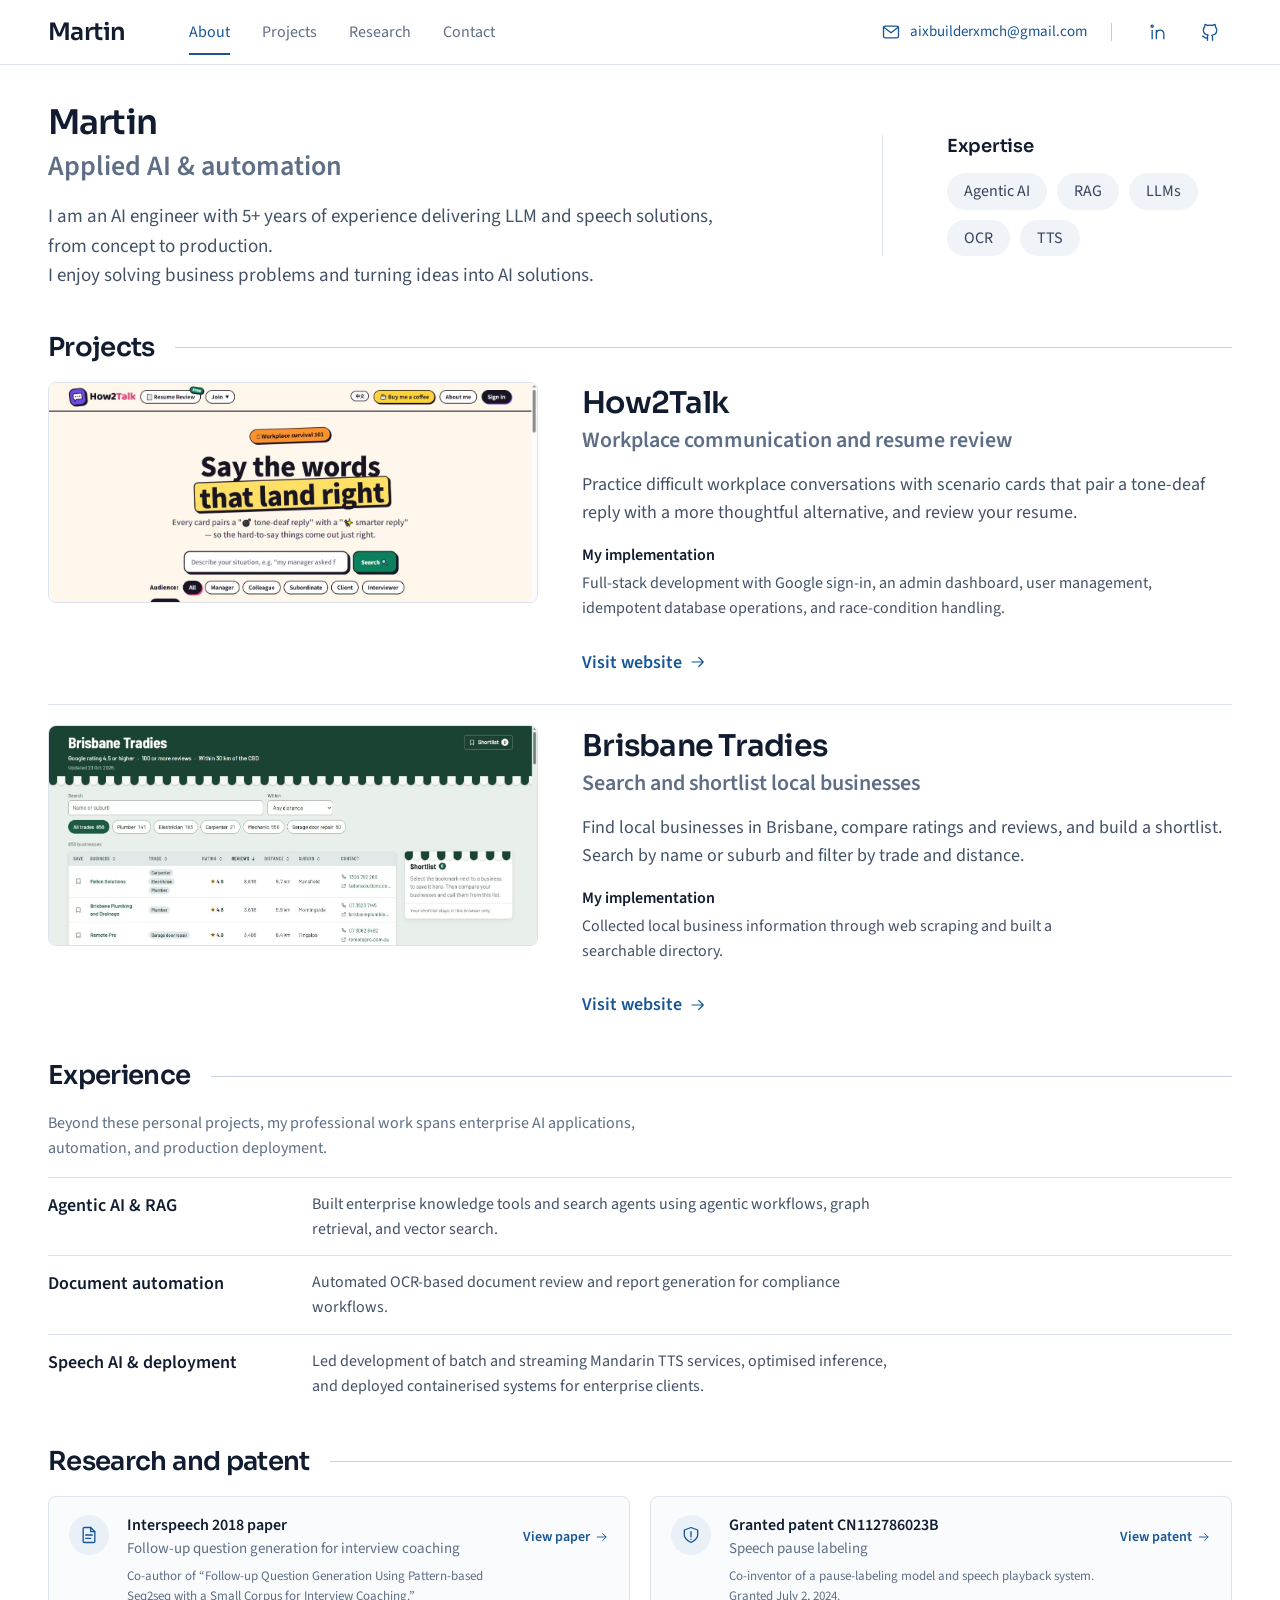
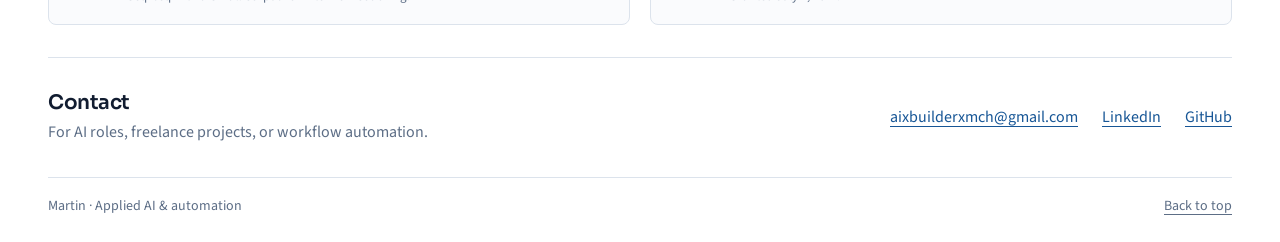
==== commit 65cfd39b: "Use I am in personal introduction" ====
--- a/index.html
+++ b/index.html
@@ -34,7 +34,7 @@
       <div class="profile-copy">
         <h1 id="profile-title">Martin</h1>
         <p class="profile-role">Applied AI &amp; automation</p>
-        <p class="profile-intro">I’m an AI engineer with 5+ years of experience delivering LLM and speech solutions, from concept to production.<br>I enjoy solving business problems and turning ideas into AI solutions.</p>
+        <p class="profile-intro">I am an AI engineer with 5+ years of experience delivering LLM and speech solutions, from concept to production.<br>I enjoy solving business problems and turning ideas into AI solutions.</p>
       </div>
       <aside class="expertise" aria-labelledby="expertise-title">
         <h2 id="expertise-title">Expertise</h2>
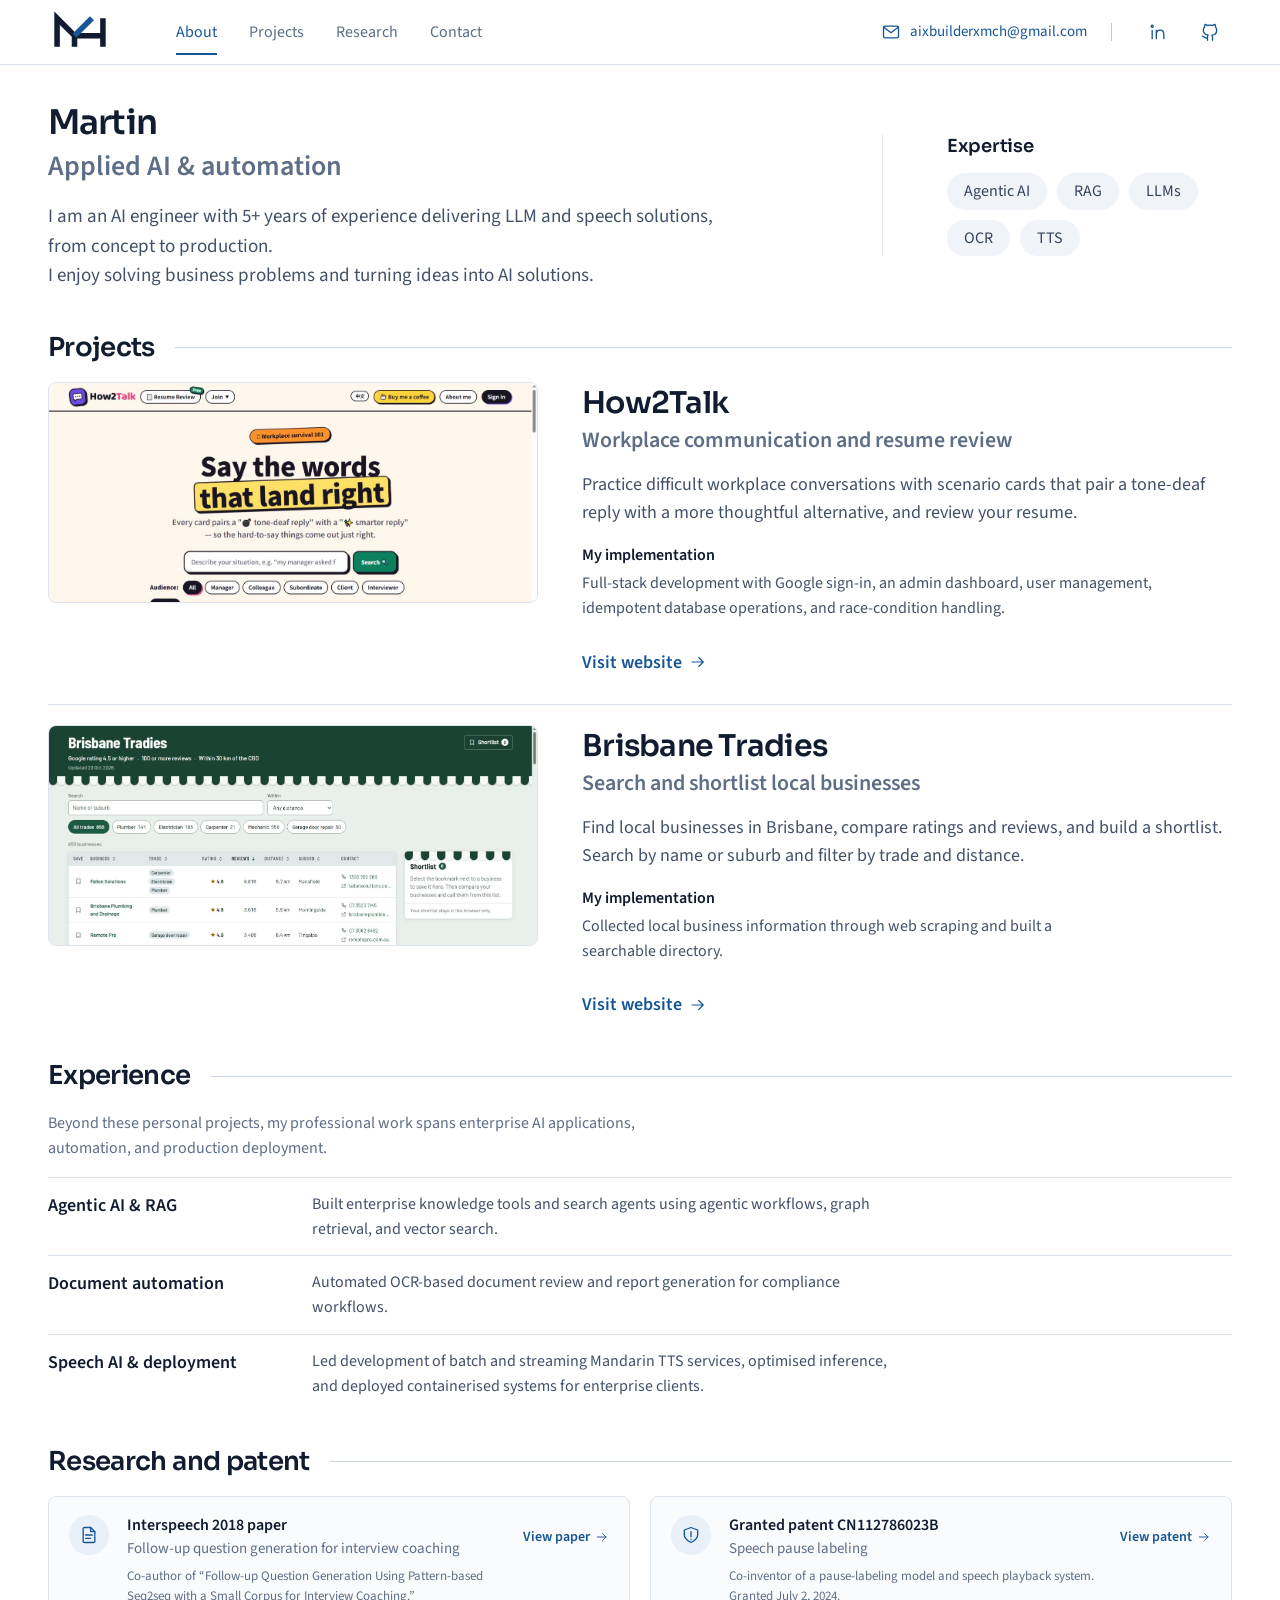
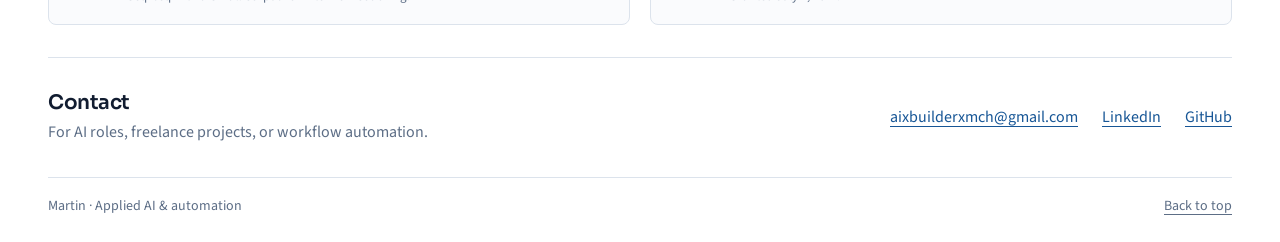
==== commit 026c9dd2: "Replace header name with animated MH monogram" ====
--- a/index.html
+++ b/index.html
@@ -6,14 +6,16 @@
   <meta name="description" content="Martin's work in applied AI and automation. Explore How2Talk, Brisbane Tradies, research, and a granted patent.">
   <title>Martin — Applied AI & Automation</title>
   <link rel="preload" href="./assets/fonts/source-sans-3-latin.woff2" as="font" type="font/woff2" crossorigin>
-  <link rel="stylesheet" href="./assets/style.css?v=profile-2">
+  <link rel="stylesheet" href="./assets/style.css?v=monogram-2">
   <script defer src="./assets/app.js?v=canvas-1"></script>
 </head>
 <body>
   <a class="skip-link" href="#about">Skip to content</a>
   <header class="site-header">
     <div class="shell header-inner">
-      <a class="wordmark" href="./index.html" aria-label="Martin home">Martin</a>
+      <a class="wordmark" href="#about" aria-label="Martin Huang — back to top">
+        <svg class="monogram" viewBox="0 0 64 48" aria-hidden="true"><path class="monogram-guide" d="M7 40V9l19 19v12m0-12h31M57 9v31M26 28 45 9"/><path class="monogram-m" pathLength="100" d="M7 40V9l19 19v12m0-12h31M57 9v31"/><path class="monogram-h" pathLength="100" d="M26 28 45 9"/></svg>
+      </a>
       <nav class="main-nav" aria-label="Main navigation">
         <a href="#about" aria-current="location">About</a>
         <a href="#projects">Projects</a>
--- a/assets/style.css
+++ b/assets/style.css
@@ -16,7 +16,13 @@
 .skip-link:focus{top:8px}
 .site-header{border-bottom:1px solid var(--line)}
 .header-inner{min-height:64px;display:flex;align-items:center;gap:64px}
-.wordmark{font:600 1.5rem/1.2 var(--font-heading);letter-spacing:-.025em;color:var(--ink);text-decoration:none}
+.wordmark{display:flex;align-items:center;min-height:44px;color:var(--ink);text-decoration:none}
+.wordmark .monogram{width:64px;height:44px;stroke-width:6;stroke-linejoin:miter;stroke-linecap:butt}
+.monogram-guide{stroke:var(--line)}
+.monogram-m,.monogram-h{stroke-dasharray:100;stroke-dashoffset:0;animation:draw-monogram 700ms cubic-bezier(.16,1,.3,1) backwards}
+.monogram-h{stroke:var(--link);animation-delay:120ms;transition:stroke 180ms ease-out}
+.wordmark:hover .monogram-h,.wordmark:focus-visible .monogram-h{stroke:var(--ink)}
+@keyframes draw-monogram{from{stroke-dashoffset:100}to{stroke-dashoffset:0}}
 .main-nav{display:flex;align-self:stretch;gap:32px;align-items:stretch}
 .main-nav a{display:flex;align-items:center;position:relative;font-size:1rem;color:var(--muted);text-decoration:none;min-height:44px}
 .main-nav a[aria-current]{color:var(--link)}
@@ -75,4 +81,4 @@
 @media(max-width:1200px){.header-inner{gap:40px}.main-nav{gap:24px}.email-link span{display:none}.header-divider{margin-inline:4px}.profile-section{grid-template-columns:minmax(0,1fr) 290px;gap:40px}.expertise{padding-left:36px}.product-row{gap:32px}.evidence-item{grid-template-columns:32px minmax(0,1fr);gap:12px;padding:16px}.evidence-icon{width:32px;height:32px;padding:7px}.evidence-link{grid-column:2}}
 @media(max-width:800px){.shell{width:calc(100% - 48px)}.header-inner{gap:28px}.main-nav{gap:20px}.header-contact{display:none}.profile-section{grid-template-columns:1fr;gap:24px;padding-block:30px}.profile-copy h1{font-size:1.875rem}.profile-role{font-size:1.5rem}.profile-intro{font-size:1.125rem}.expertise{border-left:0;border-top:1px solid var(--line);padding-left:0;padding-top:20px}.expertise ul{gap:8px}.expertise li{padding:5px 14px;font-size:.9375rem}.product-row{grid-template-columns:1fr;gap:20px;padding-bottom:28px}.product-row+.product-row{padding-top:28px}.product-copy h3{font-size:1.625rem}.product-subtitle{font-size:1.1875rem;margin-bottom:12px}.product-copy>.text-link{margin-top:12px}.evidence-grid{grid-template-columns:1fr;gap:12px}.contact-section{align-items:flex-start;flex-direction:column;gap:12px;margin-top:28px;padding-block:28px}.contact-links{gap:8px 24px}.contact-links a:first-child{flex-basis:100%}}
 @media(max-width:480px){body{font-size:1.0625rem}.shell{width:calc(100% - 40px)}.header-inner{flex-wrap:wrap;gap:0;padding-top:18px}.wordmark{font-size:1.375rem;width:100%;margin-bottom:6px}.main-nav{gap:24px}.main-nav a{font-size:.9375rem;min-height:50px}.main-nav a[aria-current]::after{bottom:7px}.section-heading h2{font-size:1.375rem}.section-heading{gap:14px}.profile-section{padding-block:28px}.profile-copy h1{font-size:1.75rem}.profile-role{font-size:1.375rem}.profile-intro{font-size:1.0625rem}.product-row{gap:16px}.product-copy h3{font-size:1.5rem}.evidence-item{gap:12px}.evidence-detail{font-size:.875rem}.site-footer{font-size:.8125rem;gap:16px}}
-@media(prefers-reduced-motion:reduce){html{scroll-behavior:auto}}
+@media(prefers-reduced-motion:reduce){html{scroll-behavior:auto}.monogram-m,.monogram-h{animation:none}.monogram-h{transition:none}}
